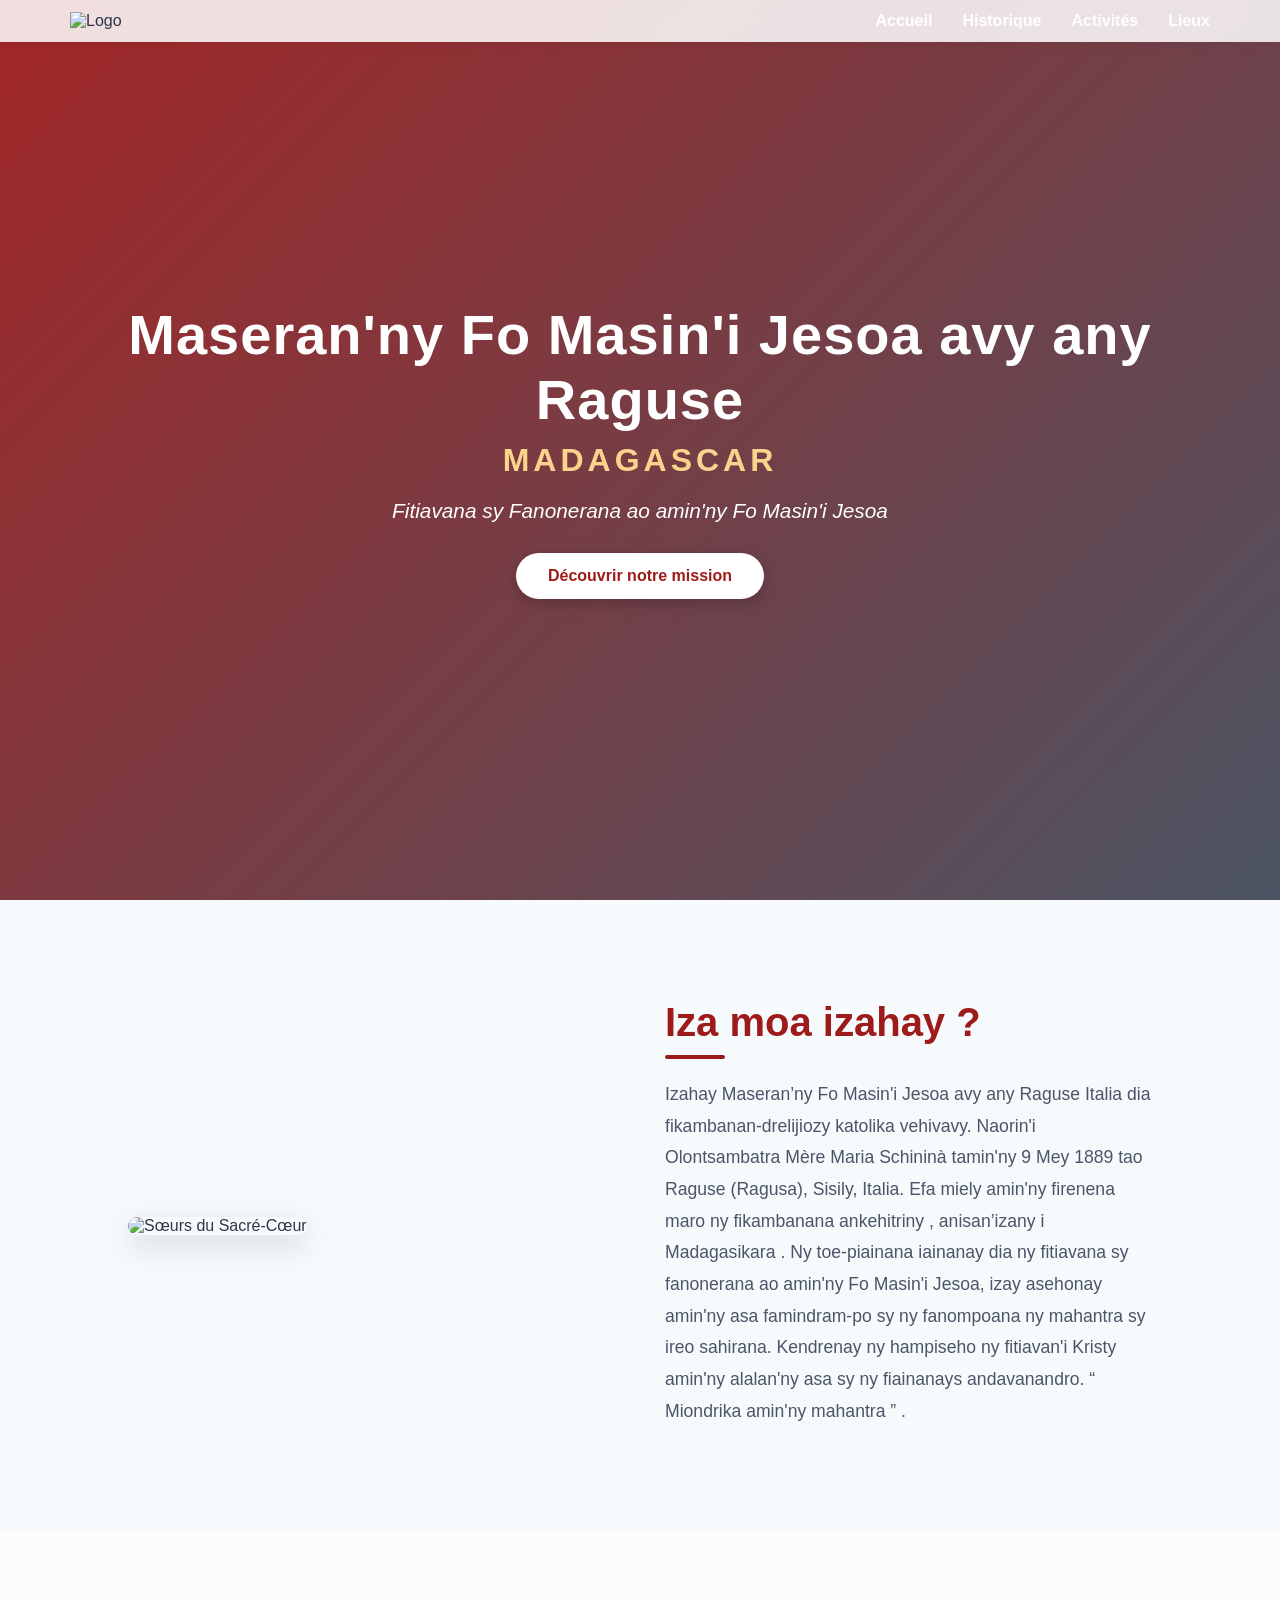
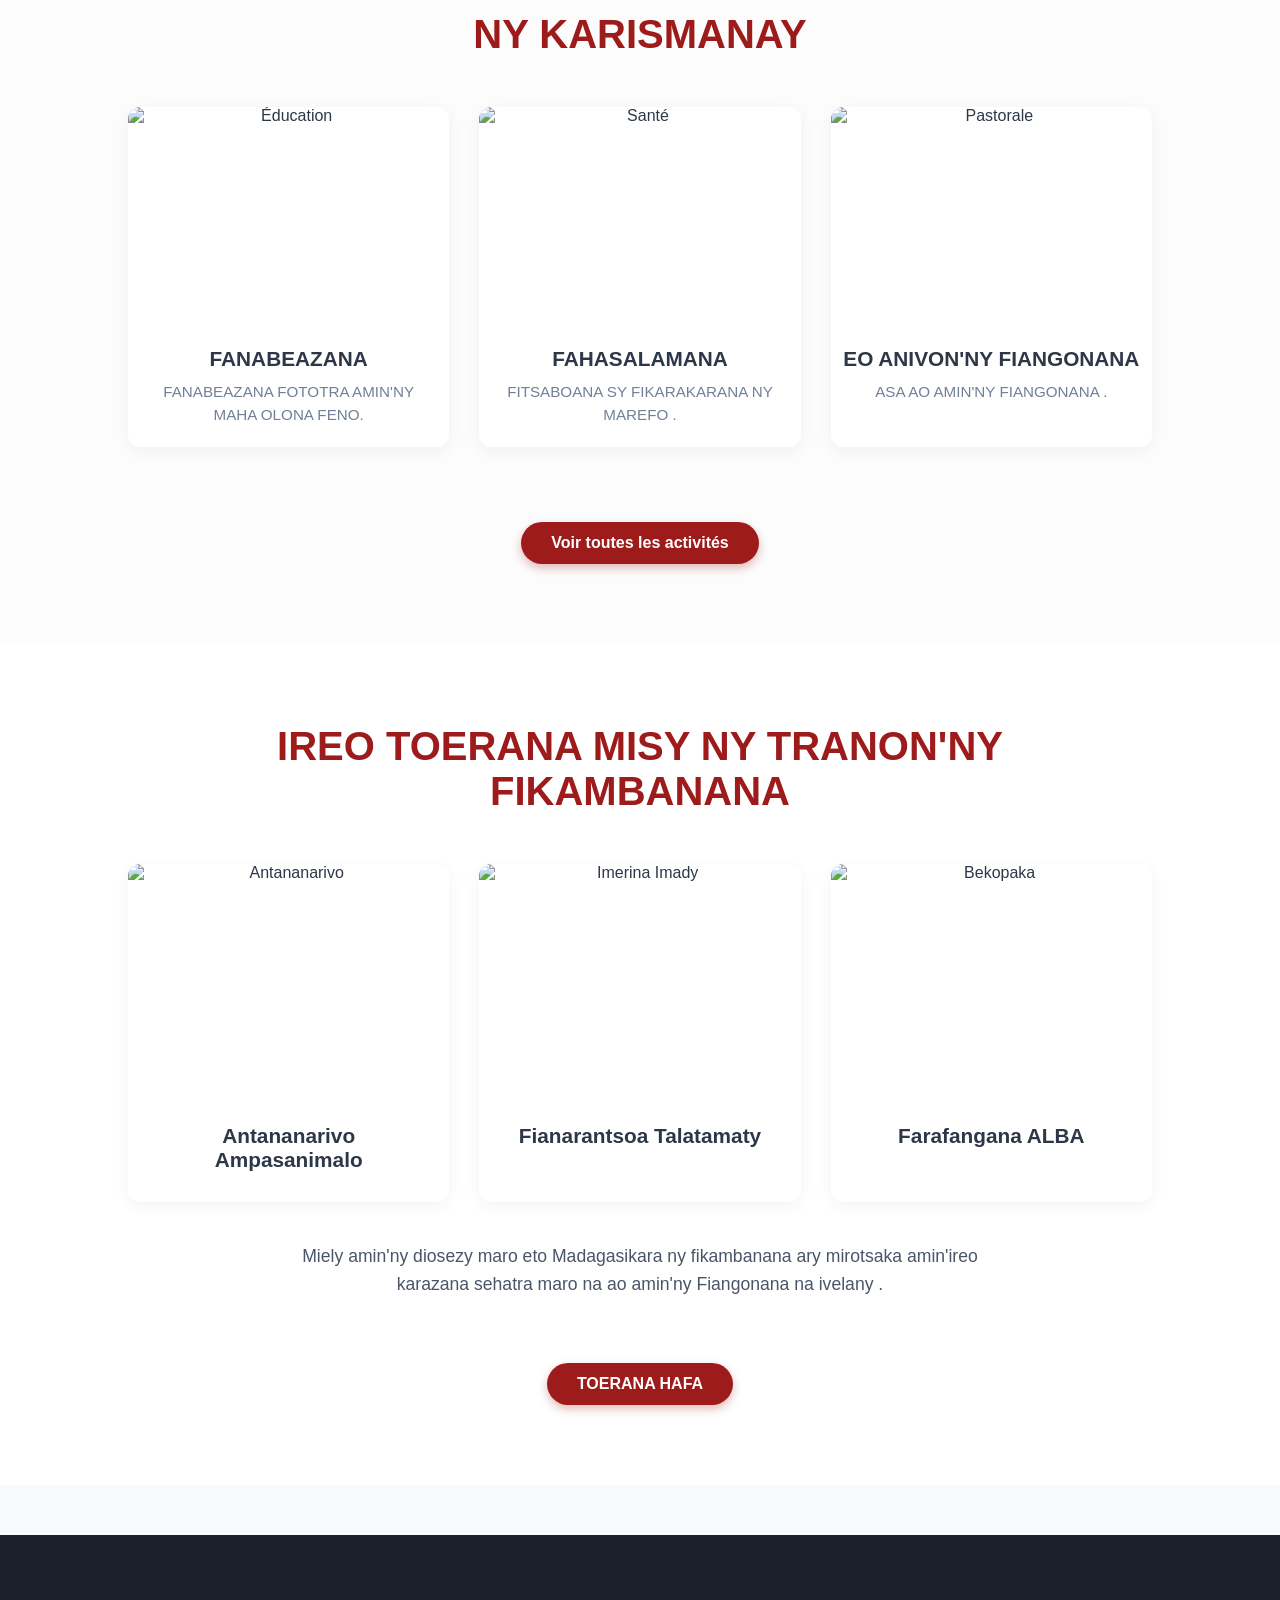
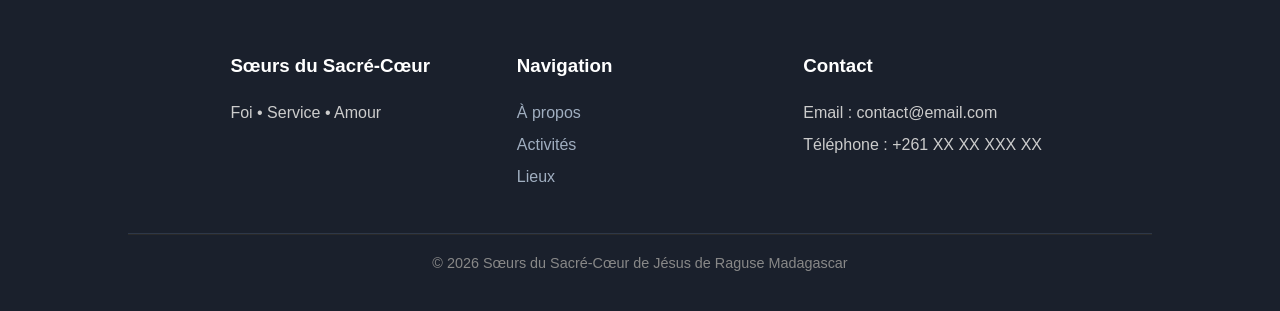
==== index.html @ 960754eb "Deploiement structure du site" ====
<!DOCTYPE html>
<html lang="fr">
<head>
    <meta charset="UTF-8">
    <meta name="viewport" content="width=device-width, initial-scale=1.0">
    <title>Maseran'ny Fo Masin'i Jesoa avy any Raguse </title>
    <link rel="stylesheet" href="style.css">
    <link rel="stylesheet" href="https://cdnjs.cloudflare.com/ajax/libs/animate.css/4.1.1/animate.min.css">
    <style>
        :root {
            --primary: #9e1b1b;
            --primary-dark: #7a1111;
            --text-dark: #2d3748;
            --light-bg: #f7fafc;
        }
        body {
            font-family: 'Segoe UI', Tahoma, Geneva, Verdana, sans-serif;
            color: var(--text-dark);
            background-color: var(--light-bg);
            overflow-x: hidden;
            margin: 0;
            padding: 0;
        }
        .navbar {
            transition: all 0.4s ease-in-out;
            backdrop-filter: blur(10px);
            background: rgba(255, 255, 255, 0.85);
            box-shadow: 0 2px 10px rgba(0,0,0,0.05);
            position: fixed;
            top: 0;
            width: 100%;
            z-index: 1000;
        }
        .navbar.scrolled {
            background: #ffffff;
            box-shadow: 0 4px 20px rgba(0,0,0,0.1);
            padding: 5px 0;
        }
        .hero {
            background: linear-gradient(135deg, rgba(158,27,27,0.95) 0%, rgba(45,55,72,0.85) 100%), url('img/MaseraFond.jpg') center/cover no-repeat;
            height: 100vh;
            display: flex;
            align-items: center;
            justify-content: center;
            text-align: center;
            color: white;
            position: relative;
        }
        .hero-content h1 {
            font-size: 3.5rem;
            font-weight: 800;
            letter-spacing: 1px;
            margin-bottom: 10px;
            animation: fadeInUp;
            animation-duration: 1s;
        }
        .hero-content h2 {
            font-size: 2rem;
            letter-spacing: 4px;
            color: #fbd38d;
            animation: fadeInUp;
            animation-duration: 1.2s;
        }
        .hero-content p {
            font-size: 1.3rem;
            margin: 20px 0 30px 0;
            font-style: italic;
            animation: fadeInUp;
            animation-duration: 1.4s;
        }
        .hero-content button {
            background: #ffffff;
            color: var(--primary);
            padding: 14px 32px;
            font-size: 1rem;
            font-weight: bold;
            border: none;
            border-radius: 50px;
            cursor: pointer;
            box-shadow: 0 4px 15px rgba(0,0,0,0.2);
            transition: all 0.3s ease;
            animation: fadeInUp;
            animation-duration: 1.6s;
        }
        .hero-content button:hover {
            transform: translateY(-3px);
            box-shadow: 0 6px 20px rgba(255,255,255,0.4);
            background: var(--primary);
            color: white;
        }
        .apropos {
            padding: 100px 10% 80px 10%;
            display: grid;
            grid-template-columns: 1fr 1fr;
            gap: 50px;
            align-items: center;
        }
        .apropos-img img {
            width: 100%;
            border-radius: 16px;
            box-shadow: 0 10px 30px rgba(0,0,0,0.15);
            transition: transform 0.4s ease;
        }
        .apropos-img img:hover {
            transform: scale(1.03);
        }
        .apropos-text h2 {
            font-size: 2.5rem;
            color: var(--primary);
            margin-bottom: 20px;
            position: relative;
        }
        .apropos-text h2::after {
            content: '';
            display: block;
            width: 60px;
            height: 4px;
            background: var(--primary);
            margin-top: 10px;
            border-radius: 2px;
        }
        .apropos-text p {
            font-size: 1.1rem;
            line-height: 1.8;
            color: #4a5568;
        }
        .activites, .lieux {
            padding: 80px 10%;
            text-align: center;
        }
        .activites h2, .lieux h2 {
            font-size: 2.5rem;
            color: var(--primary);
            margin-bottom: 50px;
            position: relative;
        }
        .card-container, .lieux-container {
            display: grid;
            grid-template-columns: repeat(auto-fit, minmax(280px, 1fr));
            gap: 30px;
            margin-bottom: 40px;
        }
        .card, .lieu-card {
            background: white;
            border-radius: 12px;
            overflow: hidden;
            box-shadow: 0 4px 15px rgba(0,0,0,0.05);
            transition: all 0.4s cubic-bezier(0.175, 0.885, 0.32, 1.275);
        }
        .card:hover, .lieu-card:hover {
            transform: translateY(-10px);
            box-shadow: 0 15px 30px rgba(158,27,27,0.15);
        }
        .card img, .lieu-card img {
            width: 100%;
            height: 220px;
            object-fit: cover;
            transition: transform 0.5s ease;
        }
        .card:hover img, .lieu-card:hover img {
            transform: scale(1.08);
        }
        .card h3, .lieu-card h3 {
            font-size: 1.3rem;
            margin: 20px 0 10px 0;
            color: var(--text-dark);
        }
        .card p {
            padding: 0 20px 20px 20px;
            color: #718096;
            font-size: 0.95rem;
            line-height: 1.5;
        }
        .btn-center {
            background: var(--primary);
            color: white;
            padding: 12px 30px;
            font-size: 1rem;
            font-weight: 600;
            border: none;
            border-radius: 30px;
            cursor: pointer;
            transition: all 0.3s ease;
            box-shadow: 0 4px 10px rgba(158,27,27,0.3);
        }
        .btn-center:hover {
            background: var(--primary-dark);
            transform: translateY(-2px);
            box-shadow: 0 6px 15px rgba(158,27,27,0.4);
        }
        .implantation-text {
            font-size: 1.1rem;
            max-width: 700px;
            margin: 30px auto;
            color: #4a5568;
            line-height: 1.6;
        }
        footer {
            background: #1a202c;
            color: #a0aec0;
            padding: 60px 10% 20px 10%;
        }
        .footer-content {
            display: grid;
            grid-template-columns: repeat(auto-fit, minmax(200px, 1fr));
            gap: 40px;
            border-bottom: 1px solid #2d3748;
            padding-bottom: 40px;
        }
        .footer-content h3 {
            color: white;
            margin-bottom: 20px;
        }
        .footer-content a {
            color: #a0aec0;
            text-decoration: none;
            transition: color 0.2s ease;
        }
        .footer-content a:hover {
            color: #fbd38d;
        }
        .copy {
            text-align: center;
            padding-top: 20px;
            font-size: 0.9rem;
        }
        @media (max-width: 768px) {
            .apropos { grid-template-columns: 1fr; }
            .hero-content h1 { font-size: 2.2rem; }
        }
    </style>
<script>
    window.addEventListener('scroll', function() {
        const navbar = document.querySelector('.navbar');
        if (window.scrollY > 50) {
            navbar.classList.add('scrolled');
        } else {
            navbar.classList.remove('scrolled');
        }
    });
</script>
</head>
<body>
 
<nav class="navbar">
    <div class="logo">
        <img src="img/slogo.png" alt="Logo">
    </div>
    <ul class="menu">
        <li><a href="index.html">Accueil</a></li>
        <li><a href="other dossier/historique.html">Historique</a></li>
        <li><a href="other dossier/activites.html">Activités</a></li>
        <li><a href="other dossier/lieux.html">Lieux</a></li>
    </ul>
</nav>

<header class="hero">
    <div class="hero-content">
        <h1 class="animate__animated animate__fadeInUp">Maseran'ny Fo Masin'i Jesoa avy any Raguse</h1>
        <h2 class="animate__animated animate__fadeInUp">MADAGASCAR</h2>
        <p class="animate__animated animate__fadeInUp">Fitiavana sy 
            Fanonerana ao amin'ny Fo Masin'i Jesoa
        </p>
        <a href="other dossier/activites.html" class="animate__animated animate__fadeInUp">
            <button>Découvrir notre mission</button>
        </a>
    </div>
</header>

<section class="apropos">
    <div class="apropos-img">
        <img src="img/MaseraFond.jpg" alt="Sœurs du Sacré-Cœur">
    </div>
    <div class="apropos-text">
        <h2>Iza moa izahay ?</h2>
        <p>
          Izahay  Maseran’ny Fo Masin'i Jesoa avy any Raguse Italia dia fikambanan-drelijiozy katolika vehivavy. Naorin'i Olontsambatra Mère Maria Schininà tamin'ny 9 Mey 1889 tao Raguse (Ragusa), Sisily, Italia. Efa miely amin'ny firenena maro ny fikambanana ankehitriny , anisan’izany i Madagasikara . 

Ny toe-piainana iainanay  dia ny fitiavana sy fanonerana ao amin'ny Fo Masin'i Jesoa, izay asehonay amin'ny asa famindram-po sy ny fanompoana ny mahantra sy ireo sahirana. Kendrenay  ny hampiseho ny fitiavan'i Kristy amin'ny alalan'ny asa sy ny fiainanays andavanandro.
“ Miondrika amin'ny mahantra ” .

        </p>
       
    </div>
</section>

<section class="activites">
    <h2> NY KARISMANAY </h2>
    <div class="card-container">
        <div class="card">
            <img src="img/fianarana.jpg" alt="Éducation">
            <h3>FANABEAZANA</h3>
            <p>FANABEAZANA FOTOTRA AMIN'NY MAHA OLONA FENO.</p>
        </div>
        <div class="card">
            <img src="img/marary.png" alt="Santé">
            <h3>FAHASALAMANA</h3>
            <p>FITSABOANA SY FIKARAKARANA NY MAREFO .</p>
        </div>
        <div class="card">
            <img src="img/pastoralMad1.jpg" alt="Pastorale">
            <h3>EO ANIVON'NY FIANGONANA </h3>
            <p>ASA AO AMIN'NY FIANGONANA .</p>
        </div>
    </div>
    <a href="other dossier/activites.html">
        <button class="btn-center">Voir toutes les activités</button>
    </a>
</section>

<section class="lieux">
    <h2>IREO TOERANA MISY NY TRANON'NY FIKAMBANANA </h2>
    <div class="lieux-container">
        <div class="lieu-card">
            <img src="img/tana1.jpg" alt="Antananarivo">
            <h3>Antananarivo Ampasanimalo</h3>
        </div>
        <div class="lieu-card">
            <img src="img/fianara1.jpg" alt="Imerina Imady">
            <h3>Fianarantsoa Talatamaty</h3>
        </div>
        <div class="lieu-card">
            <img src="img/farafangana1.jpg" alt="Bekopaka">
            <h3>Farafangana ALBA</h3>
        </div>
    </div>
    <p class="implantation-text">
        Miely amin'ny diosezy maro eto Madagasikara ny fikambanana ary mirotsaka amin'ireo karazana sehatra maro na ao amin'ny Fiangonana na ivelany .
    </p>
    <a href="other dossier/lieux.html">
        <button class="btn-center"> TOERANA HAFA  </button>
    </a>
</section>

<footer>
    <div class="footer-content">
        <div>
            <h3>Sœurs du Sacré-Cœur</h3>
            <p>Foi • Service • Amour</p>
        </div>
        <div>
            <h3>Navigation</h3>
            <a href="pages/apropos.html">À propos</a><br>
            <a href="pages/activites.html">Activités</a><br>
            <a href="pages/lieux.html">Lieux</a>
        </div>
        <div>
            <h3>Contact</h3>
            <p>Email : contact@email.com</p>
            <p>Téléphone : +261 XX XX XXX XX</p>
        </div>
    </div>
    <div class="copy">
        © 2026 Sœurs du Sacré-Cœur de Jésus de Raguse Madagascar
    </div>
</footer>

</body>
</html>
---- style.css ----
*{
    margin: 0;
    padding: 0;
    box-sizing: border-box;
    font-family: 'Segoe UI', Tahoma, Geneva, Verdana, sans-serif;
}

body{
    background: #faf7f7;
    overflow-x: hidden;
}

/* NAVBAR */
.navbar{
    position: fixed;
    top: 0;
    width: 100%;
    display: flex;
    justify-content: space-between;
    align-items: center;
    padding: 12px 70px;
    /* background: rgba(255, 255, 255, 0.95); */
    box-shadow: 0 2px 10px rgba(0,0,0,0.1);
    z-index: 1000;
}

.logo img{
    width: 70px;
    display: block;
}

.menu{
    display: flex;
    list-style: none;
}

.menu li{
    margin-left: 30px;
}

.menu a{
    text-decoration: none;
    color: #fffefe;
    font-weight: 900;
    transition: 0.3s;
    width: 20%;
}

.menu a:hover{
    color: #7b1638;
}

/* HERO */
.hero{
    height: 100vh;
    background: linear-gradient(rgba(0,0,0,0.45), rgba(0,0,0,0.45)), url("img/plage.jpg");
    background-size: cover;
    background-position: center;
    display: flex;
    justify-content: center;
    align-items: center;
    text-align: center;
    color: white;
}

.hero-content{
    width: 80%;
}

.hero h1{
    font-size: 55px;
    margin-bottom: 15px;
}

.hero h2{
    font-size: 32px;
    color: #e4c46c;
    letter-spacing: 7px;
    margin-bottom: 20px;
}

.hero p{
    font-size: 24px;
    margin-bottom: 30px;
}

/* GLOBAL BUTTONS */
button{
    padding: 14px 35px;
    border: none;
    background: #7b1638;
    color: white;
    font-size: 15px;
    font-weight: 600;
    cursor: pointer;
    transition: 0.3s;
    border-radius: 4px;
}

button:hover{
    background: #581028;
}

.btn-center{
    margin-top: 35px;
}

/* APROPOS */
.apropos{
    display: flex;
    justify-content: center;
    align-items: center;
    gap: 60px;
    padding: 140px 10% 80px 10%; /* Nampiana ny padding-top mba tsy ho voatampoky ny fixed navbar */
}

.apropos-img img{
    width: 480px;
    border-radius: 15px;
    box-shadow: 0 5px 15px rgba(0,0,0,0.05);
}

.apropos-text{
    max-width: 500px;
}

.apropos-text h2{
    font-size: 38px;
    color: #7b1638;
    margin-bottom: 20px;
}

.apropos-text p{
    line-height: 1.8;
    color: #555;
    margin-bottom: 25px;
}

/* ACTIVITES */
.activites{
    background: #fcfcfc;
    text-align: center;
    padding: 90px 10%;
}

.activites h2{
    font-size: 38px;
    color: #7b1638;
    margin-bottom: 50px;
}

.card-container{
    display: grid;
    grid-template-columns: repeat(3,1fr);
    gap: 25px;
}

.card{
    background: white;
    border-radius: 15px;
    overflow: hidden;
    box-shadow: 0 5px 20px rgba(0,0,0,0.05);
}

.card img{
    width: 100%;
    height: 250px;
    object-fit: cover;
    display: block;
}

.card h3{
    margin-top: 20px;
    color: #7b1638;
}

.card p{
    color: #666;
    padding: 15px 20px 25px 20px;
}

/* LIEUX */
.lieux{
    position: relative;
    z-index: 10;
    text-align: center;
    padding: 90px 10%;
    background: #fff;
}

.lieux h2{
    font-size: 38px;
    color: #7b1638;
    margin-bottom: 50px;
}

.lieux-container{
    display: grid;
    grid-template-columns: repeat(3,1fr);
    gap: 25px;
    margin-bottom: 35px;
}

.lieu-card{
    background: white;
    border-radius: 15px;
    overflow: hidden;
    box-shadow: 0 5px 20px rgba(0,0,0,0.05);
    transform: translateZ(0); /* Manampy amin'ny rendering stability */
}

.lieu-card img{
    width: 100%;
    height: 250px;
    object-fit: cover;
    display: block;
    will-change: transform;
}

.lieu-card h3{
    padding: 20px;
    color: #7b1638;
}

.implantation-text{
    max-width: 750px;
    margin: 0 auto 15px auto;
    color: #555;
    line-height: 1.8;
    font-size: 16px;
}

/* FOOTER */
footer{
    background: #141414;
    color: white;
    margin-top: 50px;
}

.footer-content{
    display: flex;
    justify-content: space-around;
    flex-wrap: wrap;
    padding: 60px 10%;
    gap: 30px;
}

.footer-content > div {
    flex: 1;
    min-width: 200px;
}

.footer-content h3{
    margin-bottom: 15px;
}

.footer-content p,
.footer-content a{
    color: #ccc;
    text-decoration: none;
    line-height: 2;
}

.footer-content a:hover{
    color: #e4c46c;
}

.copy{
    text-align: center;
    border-top: 1px solid #292929;
    padding: 20px;
    color: #888;
}

/* RESPONSIVE */
@media(max-width: 1000px){
    .navbar{
        flex-direction: column;
        padding: 15px;
    }

    .menu{
        flex-wrap: wrap;
        justify-content: center;
        margin-top: 10px;
    }

    .menu li{
        margin: 5px 15px;
    }

    .hero h1{
        font-size: 35px;
    }

    .hero h2{
        font-size: 22px;
    }

    .hero p{
        font-size: 18px;
    }

    .apropos{
        flex-direction: column;
        padding-top: 180px;
        gap: 30px;
    }

    .apropos-img img{
        width: 100%;
    }

    .card-container,
    .lieux-container{
        grid-template-columns: 1fr;
    }
}




/* NAVBAR */
.navbar {
    position: fixed;
    top: 0;
    width: 100%;
    display: flex;
    justify-content: space-between;
    align-items: center;
    padding: 12px 70px;
    
    /* 1. Transparent au début */
    background: transparent; 
    box-shadow: none; /* Pas d'ombre au début pour garder la transparence propre */
    
    /* 2. Transition fluide pour le changement de couleur */
    transition: background 0.4s ease, box-shadow 0.4s ease, padding 0.4s ease; 
    
    z-index: 1000;
}

/* 3. Style appliqué automatiquement LORS DU SCROLL via le JavaScript */
.navbar.scrolled {
    background: #7b1638; /* Le bordeaux de votre charte (devient opaque) */
    box-shadow: 0 2px 10px rgba(0,0,0,0.15); /* L'ombre apparaît */
    padding: 10px 70px; /* Optionnel : la navbar rétrécit légèrement pour un effet pro */
}

.logo img {
    width: 70px;
    display: block;
}

.menu {
    display: flex;
    list-style: none;
}

.menu li {
    margin-left: 30px;
}

.menu a {
    text-decoration: none;
    color: #fffefe; /* Les liens restent blancs, visibles sur l'image et sur le bordeaux */
    font-weight: 900;
    transition: 0.3s;
    width: 20%;
}

/* 4. Changement de couleur au survol quand on est sur la navbar bordeaux */
.menu a:hover {
    color: #e4c46c; /* Le jaune doré ressortira très bien sur le bordeaux */
}
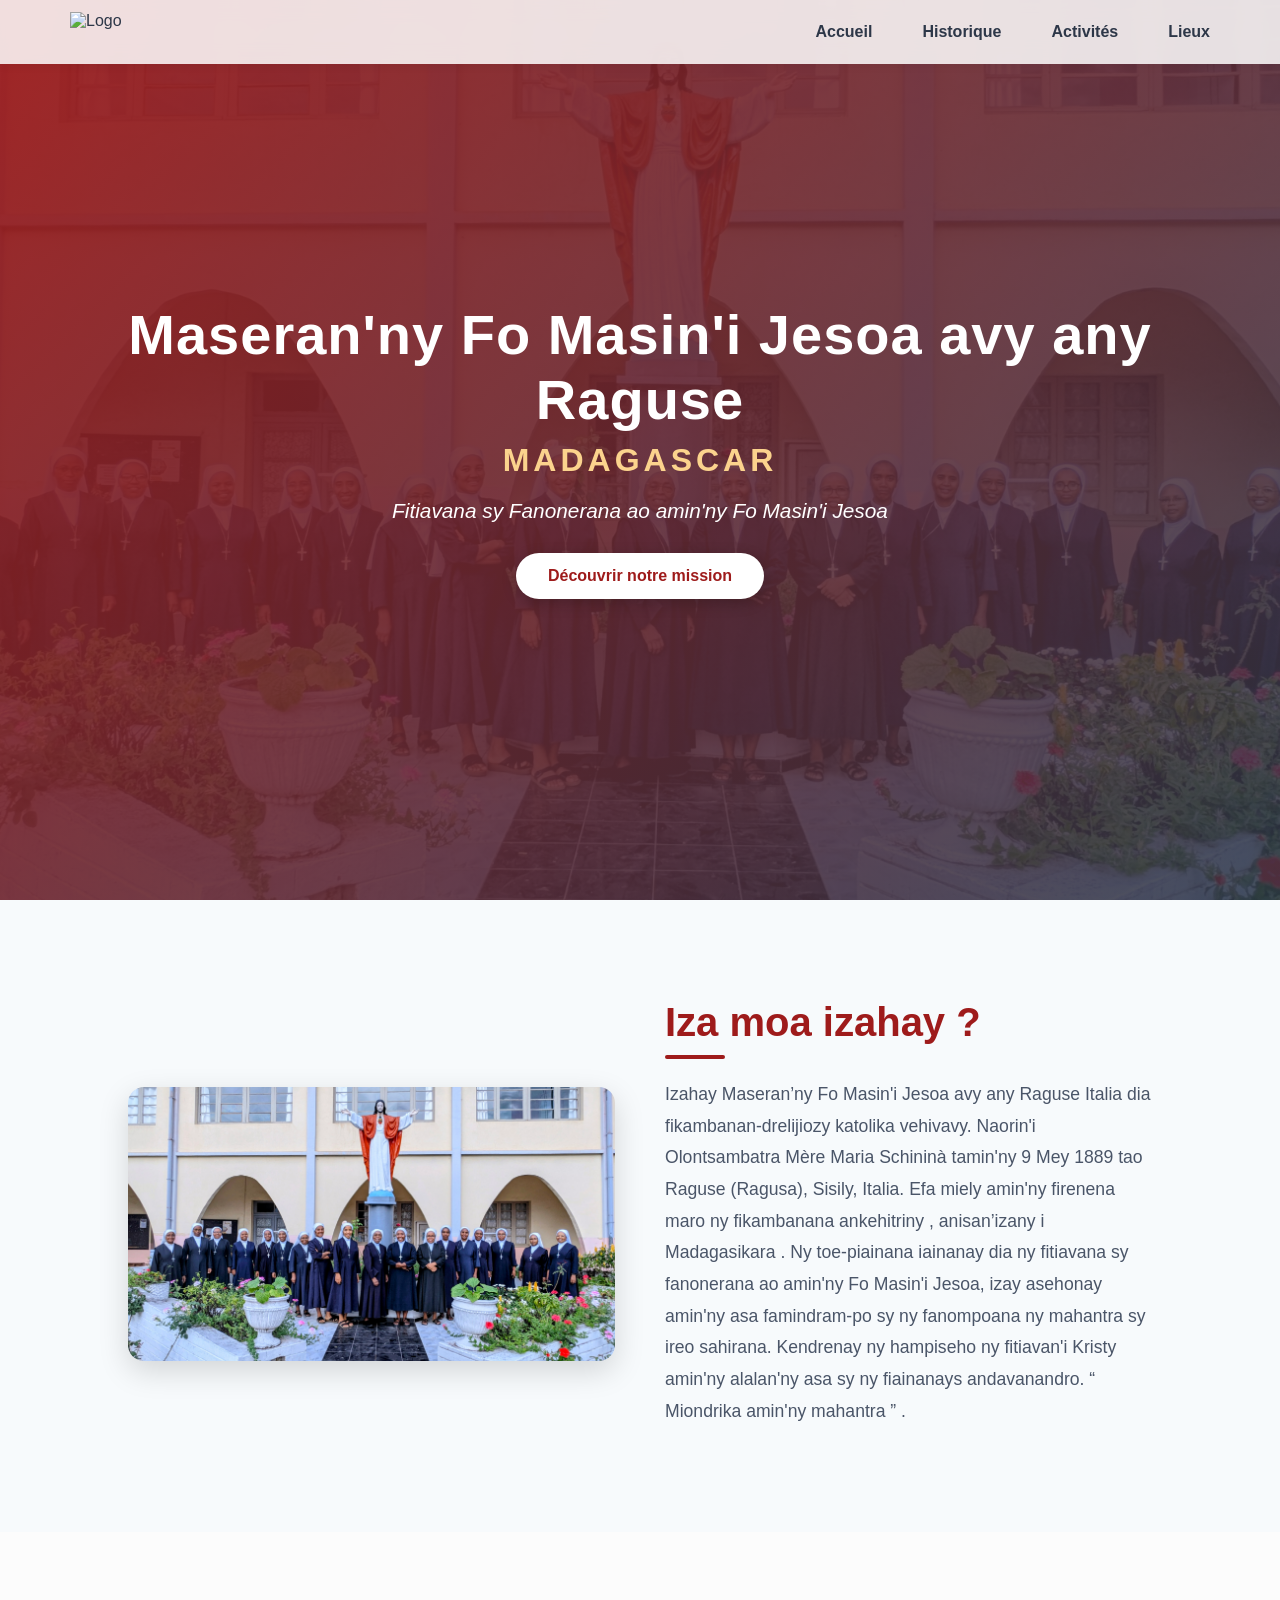
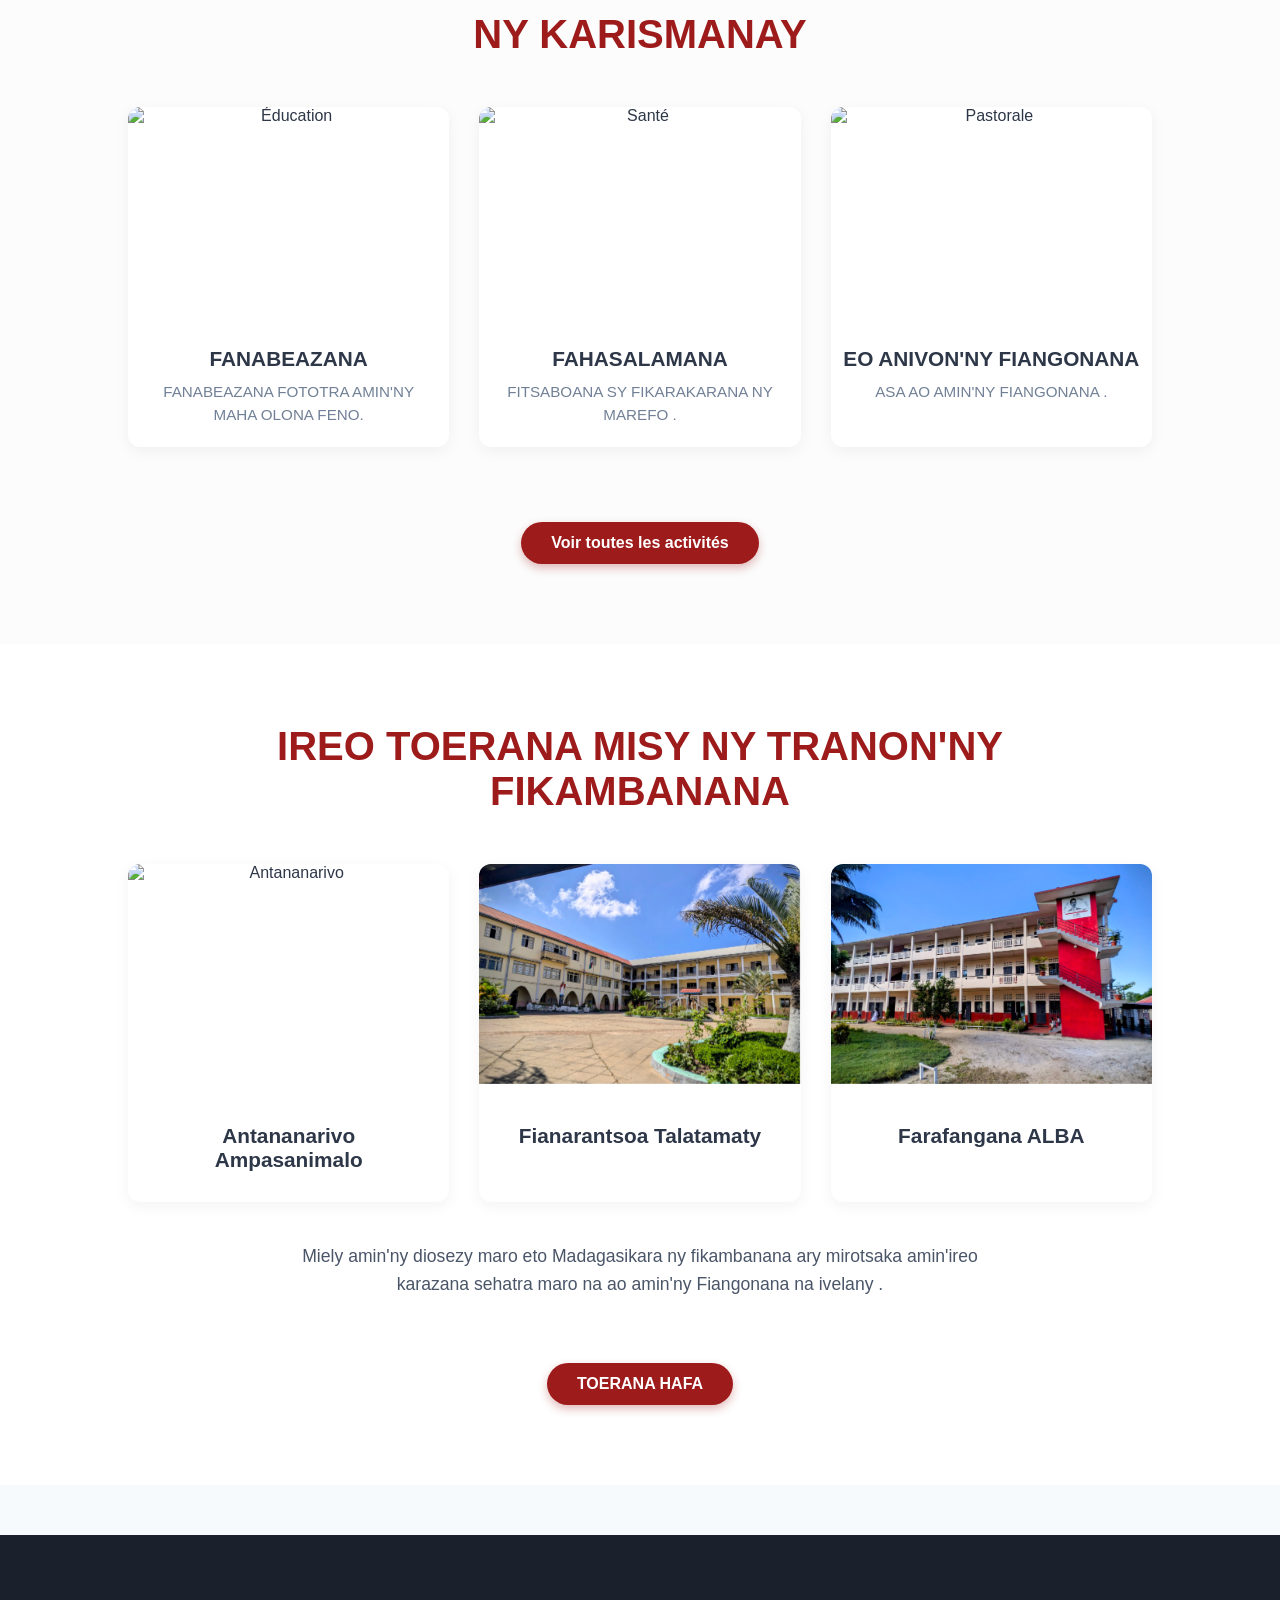
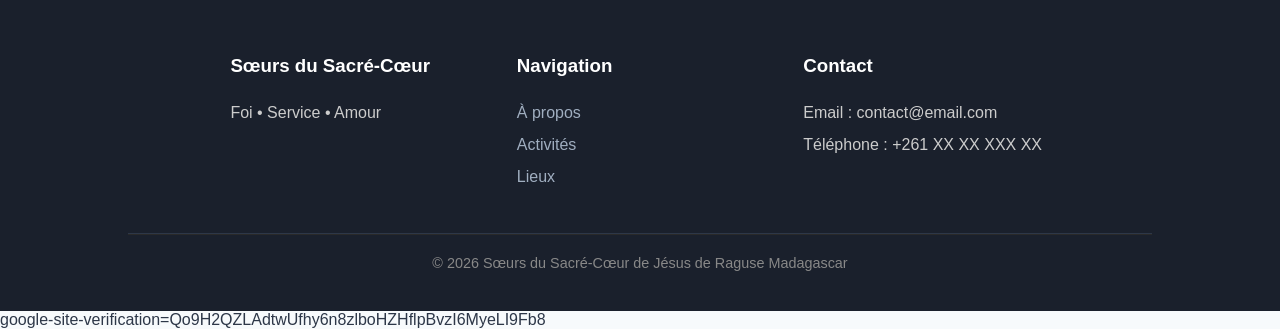
==== commit 2c7a20a0: "validation de on balise html de verificaton sur SEO" ====
--- a/index.html
+++ b/index.html
@@ -3,6 +3,7 @@
 <head>
     <meta charset="UTF-8">
     <meta name="viewport" content="width=device-width, initial-scale=1.0">
+    <meta name="google-site-verification" content="qQ5lDJPLYsp6lAGvgW126HvX_on1B4ghPXXCOFIYm2c" />
     <title>Maseran'ny Fo Masin'i Jesoa avy any Raguse </title>
     <link rel="stylesheet" href="style.css">
     <link rel="stylesheet" href="https://cdnjs.cloudflare.com/ajax/libs/animate.css/4.1.1/animate.min.css">
@@ -354,6 +355,6 @@
         © 2026 Sœurs du Sacré-Cœur de Jésus de Raguse Madagascar
     </div>
 </footer>
-
+google-site-verification=Qo9H2QZLAdtwUfhy6n8zlboHZHflpBvzI6MyeLI9Fb8
 </body>
 </html>
--- a/style.css
+++ b/style.css
@@ -1,3 +1,162 @@
+/* ==========================================================================
+   STRUCTURE DE BASE DE LA NAVIGATION (À ajouter pour caler le menu)
+   ========================================================================== */
+.navbar {
+    display: flex;
+    justify-content: space-between;
+    align-items: center;
+    padding: 15px 10%;
+    box-sizing: border-box;
+}
+
+.navbar .logo img {
+    height: 40px; /* Ajuste la hauteur de ton logo selon tes besoins */
+    width: auto;
+}
+
+.navbar .menu {
+    display: flex;
+    list-style: none;
+    margin: 0;
+    padding: 0;
+    gap: 20px;
+}
+
+.navbar .menu a {
+    text-decoration: none;
+    color: var(--text-dark);
+    font-weight: 600;
+    transition: color 0.3s ease;
+}
+
+.navbar .menu a:hover {
+    color: var(--primary);
+}
+
+
+/* ==========================================================================
+   RESPONSIVE TABLETTES (Écrans inférieurs à 992px)
+   ========================================================================== */
+@media (max-width: 992px) {
+    .apropos {
+        padding: 60px 5% 40px 5%;
+        grid-template-columns: 1fr; /* Passe l'image et le texte l'un sous l'autre */
+        gap: 30px;
+    }
+
+    .hero-content h1 {
+        font-size: 2.8rem;
+    }
+
+    .activites, .lieux {
+        padding: 60px 5%;
+    }
+
+    footer {
+        padding: 40px 5% 20px 5%;
+    }
+}
+
+
+/* ==========================================================================
+   RESPONSIVE SMARTPHONES / ANDROID (Écrans inférieurs à 768px)
+   ========================================================================== */
+@media (max-width: 768px) {
+    /* Barre de navigation mobile */
+    .navbar {
+        padding: 10px 5%;
+        flex-direction: column; /* Aligne le logo et le menu verticalement sur petit écran */
+        gap: 10px;
+    }
+
+    .navbar .menu {
+        gap: 15px;
+        flex-wrap: wrap; /* Permet aux éléments du menu de passer à la ligne si l'écran est très petit */
+        justify-content: center;
+    }
+
+    .navbar .menu a {
+        font-size: 0.95rem;
+    }
+
+    /* Section Accueil (Hero) */
+    .hero {
+        padding: 0 20px;
+    }
+
+    .hero-content h1 {
+        font-size: 2rem; /* Réduit le grand titre pour éviter qu'il ne coupe */
+        line-height: 1.3;
+    }
+
+    .hero-content h2 {
+        font-size: 1.4rem;
+        letter-spacing: 2px;
+    }
+
+    .hero-content p {
+        font-size: 1.1rem;
+        margin: 15px 0 25px 0;
+    }
+
+    .hero-content button {
+        padding: 12px 26px;
+        font-size: 0.95rem;
+    }
+
+    /* Section À Propos */
+    .apropos-text h2, .activites h2, .lieux h2 {
+        font-size: 2rem;
+        margin-bottom: 30px;
+    }
+
+    .apropos-text p {
+        font-size: 1rem;
+        line-height: 1.6;
+    }
+
+    /* Grilles des cartes (Activités et Lieux) */
+    .card-container, .lieux-container {
+        grid-template-columns: 1fr; /* Une seule colonne sur mobile pour une lecture propre */
+        gap: 25px;
+    }
+
+    .card img, .lieu-card img {
+        height: 200px; /* Adapte légèrement la hauteur des images */
+    }
+
+    /* Pied de page */
+    .footer-content {
+        grid-template-columns: 1fr; /* Aligne les blocs du footer les uns sous les autres */
+        gap: 30px;
+        text-align: center;
+    }
+}
+
+
+/* ==========================================================================
+   RESPONSIVE PETITS ÉCRANS / MOBILES EN MODE PORTRAIT (Moins de 480px)
+   ========================================================================== */
+@media (max-width: 480px) {
+    .hero-content h1 {
+        font-size: 1.6rem;
+    }
+
+    .hero-content h2 {
+        font-size: 1.1rem;
+    }
+
+    .hero-content p {
+        font-size: 0.95rem;
+    }
+
+    .btn-center {
+        width: 100%; /* Le bouton prend toute la largeur sur très petit mobile */
+        box-sizing: border-box;
+    }
+}
+
+
 *{
     margin: 0;
     padding: 0;
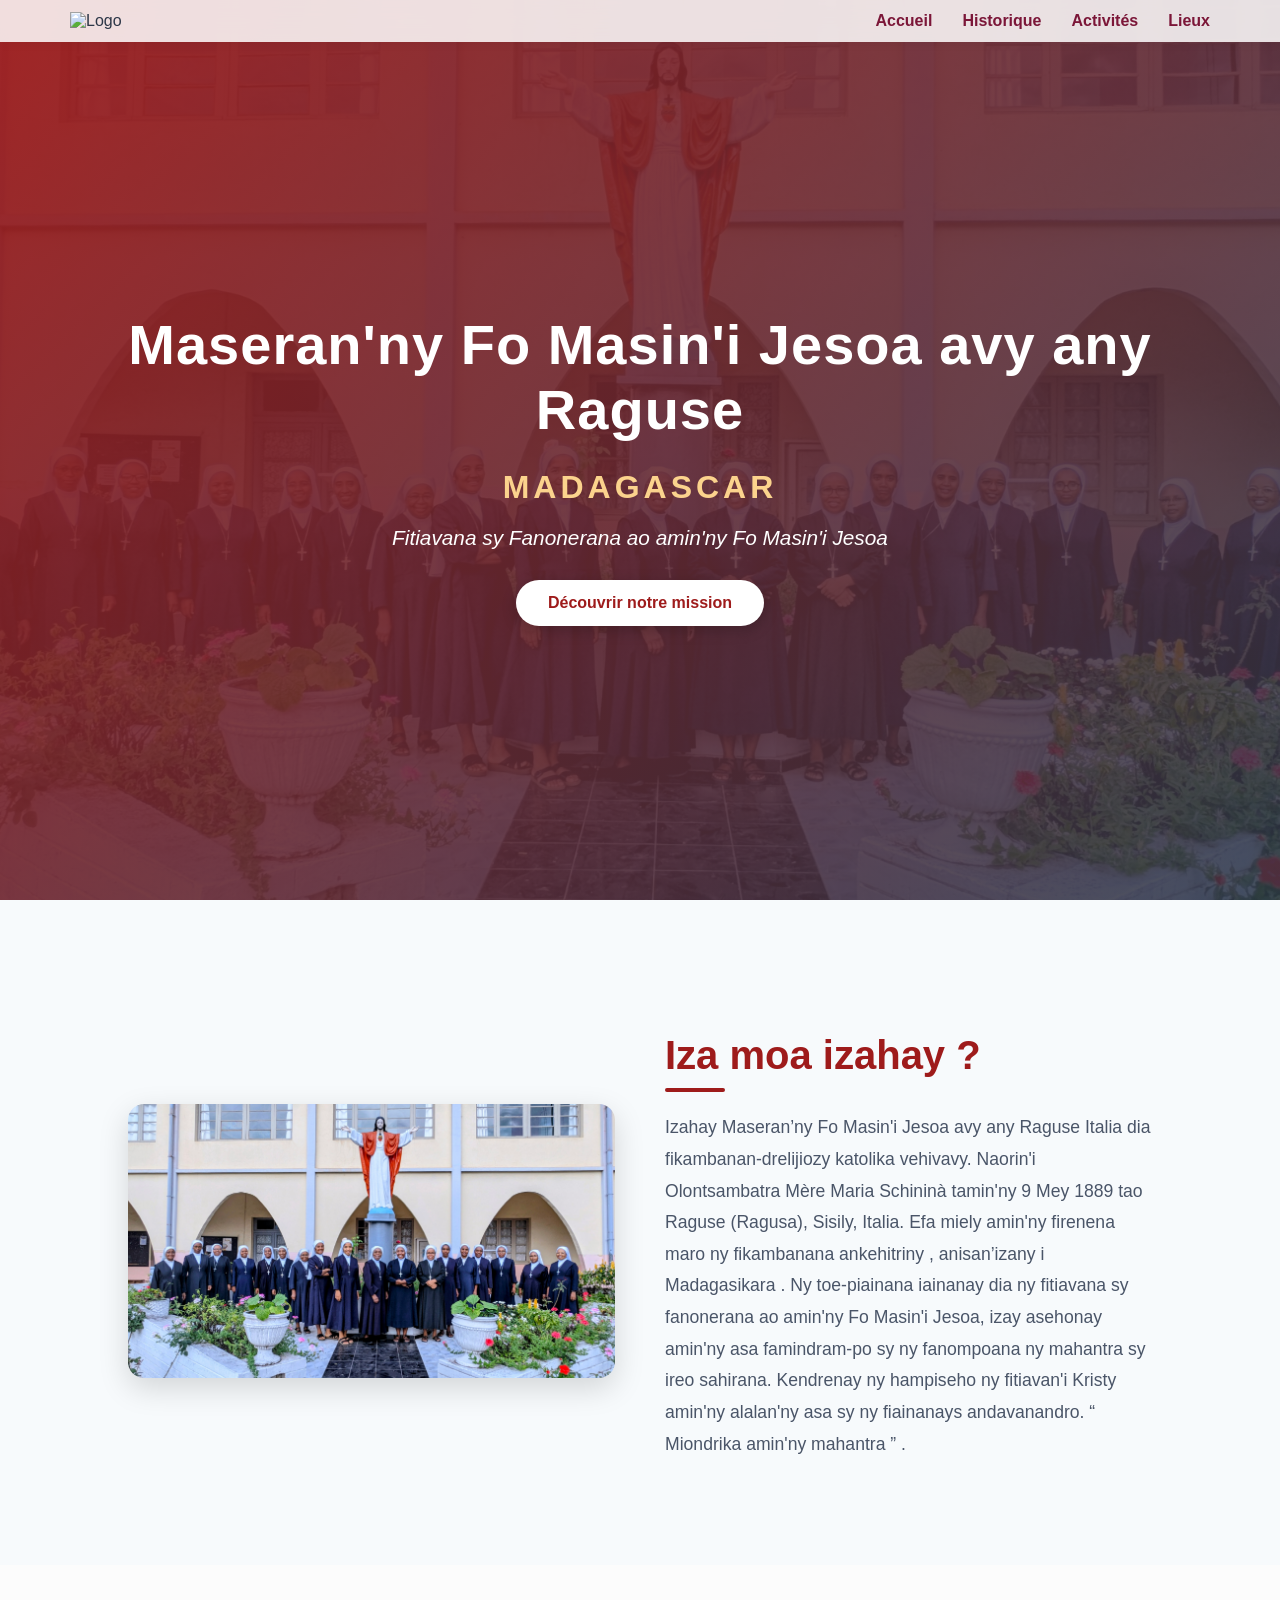
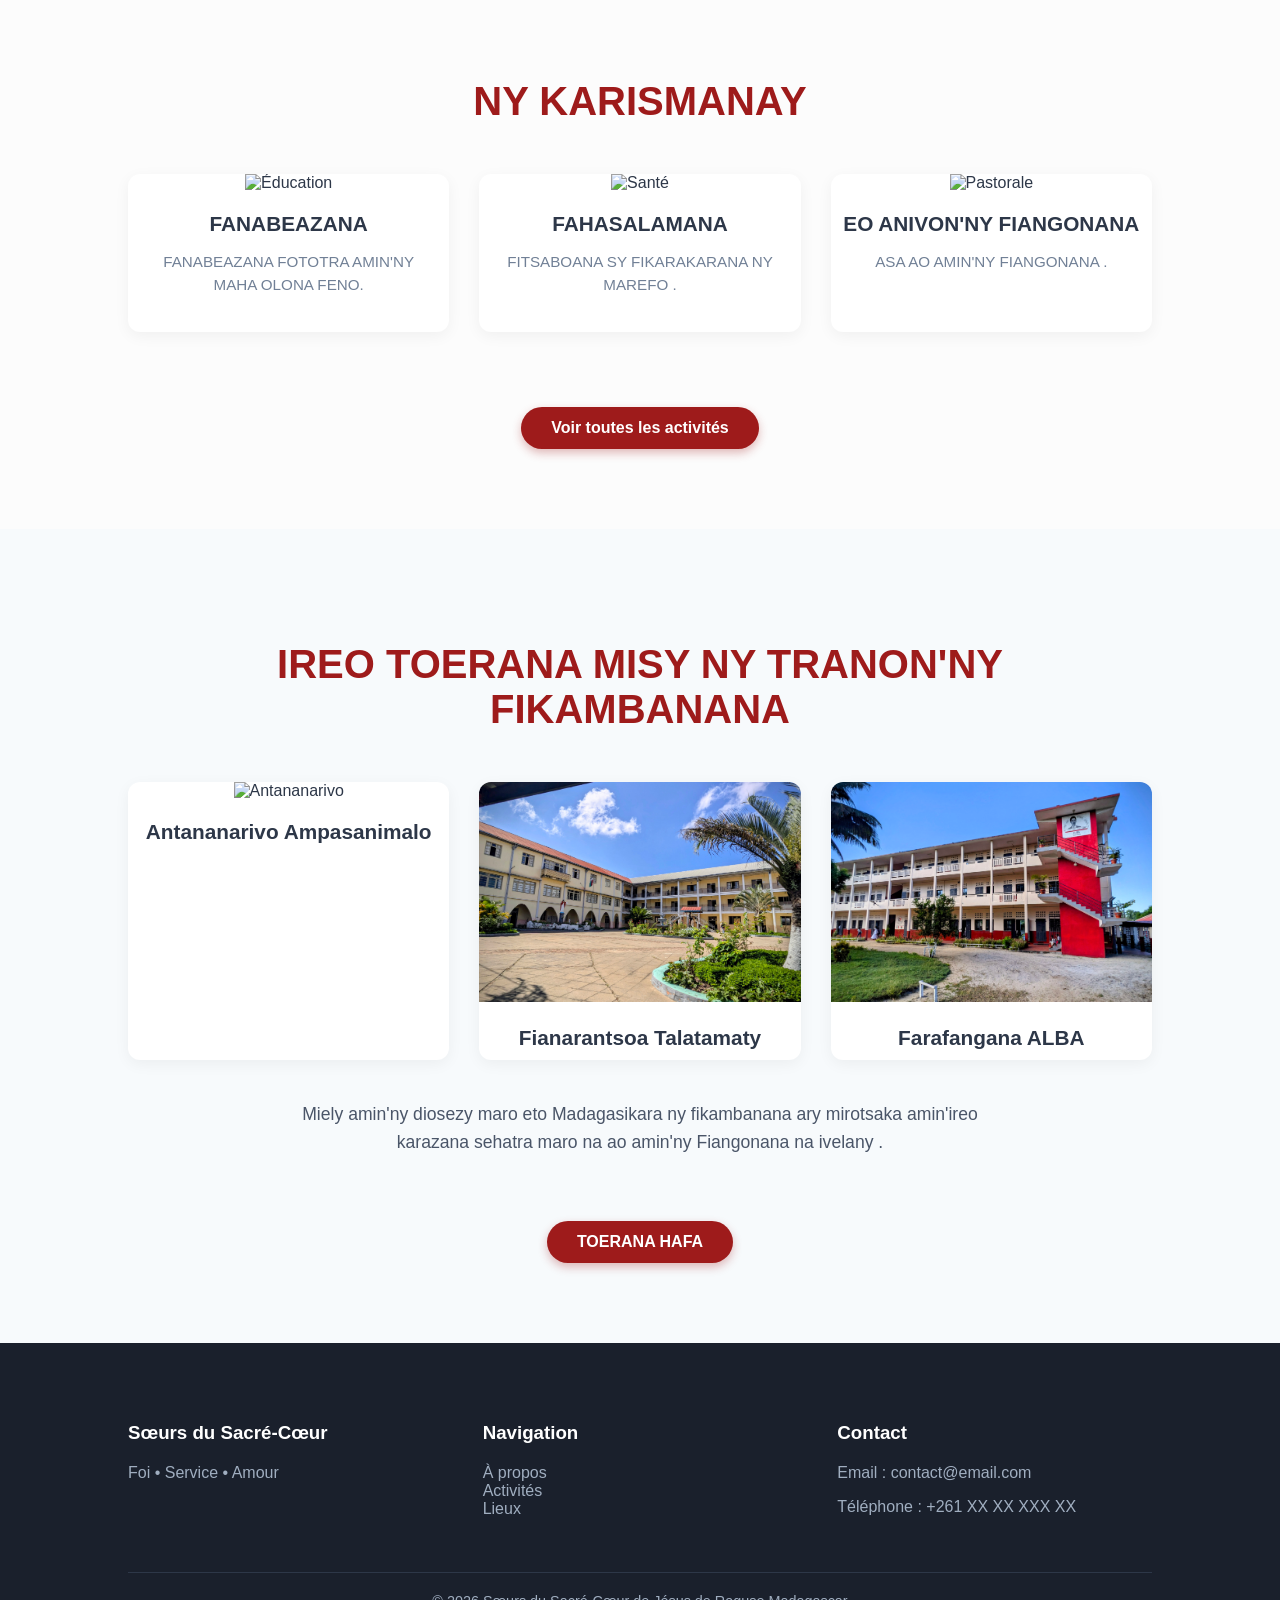
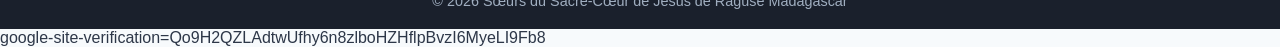
==== commit 5efa65bd: "modification" ====
--- a/index.html
+++ b/index.html
@@ -230,7 +230,7 @@
             .hero-content h1 { font-size: 2.2rem; }
         }
     </style>
-<script>
+<script src="scripts/scrol.js">
     window.addEventListener('scroll', function() {
         const navbar = document.querySelector('.navbar');
         if (window.scrollY > 50) {
@@ -242,16 +242,21 @@
 </script>
 </head>
 <body>
- 
-<nav class="navbar">
+ <nav class="navbar">
     <div class="logo">
         <img src="img/slogo.png" alt="Logo">
     </div>
+    <input type="checkbox" id="menu-toggle" class="menu-checkbox">
+    <label for="menu-toggle" class="burger-label">
+        <span></span>
+        <span></span>
+        <span></span>
+    </label>
     <ul class="menu">
-        <li><a href="index.html">Accueil</a></li>
-        <li><a href="other dossier/historique.html">Historique</a></li>
-        <li><a href="other dossier/activites.html">Activités</a></li>
-        <li><a href="other dossier/lieux.html">Lieux</a></li>
+        <li><a href="index.html" class="active">Accueil</a></li>
+        <li><a href="pages/historique.html">Historique</a></li>
+        <li><a href="pages/activites.html">Activités</a></li>
+        <li><a href="pages/lieux.html">Lieux</a></li>
     </ul>
 </nav>
 
--- a/style.css
+++ b/style.css
@@ -1,216 +1,66 @@
-/* ==========================================================================
-   STRUCTURE DE BASE DE LA NAVIGATION (À ajouter pour caler le menu)
-   ========================================================================== */
+* {
+    box-sizing: border-box;
+}
+
+body {
+    margin: 0;
+    padding: 0;
+    overflow-x: hidden;
+    width: 100%;
+}
+
 .navbar {
+    position: fixed;
+    top: 0;
+    width: 100%;
     display: flex;
     justify-content: space-between;
     align-items: center;
-    padding: 15px 10%;
-    box-sizing: border-box;
-}
-
-.navbar .logo img {
-    height: 40px; /* Ajuste la hauteur de ton logo selon tes besoins */
-    width: auto;
-}
-
-.navbar .menu {
+    padding: 12px 70px;
+    background: transparent; 
+    box-shadow: none; 
+    transition: background 0.4s ease, box-shadow 0.4s ease, padding 0.4s ease; 
+    z-index: 1000;
+}
+
+.navbar.scrolled {
+    background: #7b1638; 
+    box-shadow: 0 2px 10px rgba(0,0,0,0.15); 
+    padding: 10px 70px; 
+}
+
+.logo img {
+    width: 70px;
+    display: block;
+}
+
+.menu {
     display: flex;
     list-style: none;
     margin: 0;
     padding: 0;
-    gap: 20px;
-}
-
-.navbar .menu a {
+}
+
+.menu li {
+    margin-left: 30px;
+}
+
+.menu a {
     text-decoration: none;
-    color: var(--text-dark);
-    font-weight: 600;
-    transition: color 0.3s ease;
-}
-
-.navbar .menu a:hover {
-    color: var(--primary);
-}
-
-
-/* ==========================================================================
-   RESPONSIVE TABLETTES (Écrans inférieurs à 992px)
-   ========================================================================== */
-@media (max-width: 992px) {
-    .apropos {
-        padding: 60px 5% 40px 5%;
-        grid-template-columns: 1fr; /* Passe l'image et le texte l'un sous l'autre */
-        gap: 30px;
-    }
-
-    .hero-content h1 {
-        font-size: 2.8rem;
-    }
-
-    .activites, .lieux {
-        padding: 60px 5%;
-    }
-
-    footer {
-        padding: 40px 5% 20px 5%;
-    }
-}
-
-
-/* ==========================================================================
-   RESPONSIVE SMARTPHONES / ANDROID (Écrans inférieurs à 768px)
-   ========================================================================== */
-@media (max-width: 768px) {
-    /* Barre de navigation mobile */
-    .navbar {
-        padding: 10px 5%;
-        flex-direction: column; /* Aligne le logo et le menu verticalement sur petit écran */
-        gap: 10px;
-    }
-
-    .navbar .menu {
-        gap: 15px;
-        flex-wrap: wrap; /* Permet aux éléments du menu de passer à la ligne si l'écran est très petit */
-        justify-content: center;
-    }
-
-    .navbar .menu a {
-        font-size: 0.95rem;
-    }
-
-    /* Section Accueil (Hero) */
-    .hero {
-        padding: 0 20px;
-    }
-
-    .hero-content h1 {
-        font-size: 2rem; /* Réduit le grand titre pour éviter qu'il ne coupe */
-        line-height: 1.3;
-    }
-
-    .hero-content h2 {
-        font-size: 1.4rem;
-        letter-spacing: 2px;
-    }
-
-    .hero-content p {
-        font-size: 1.1rem;
-        margin: 15px 0 25px 0;
-    }
-
-    .hero-content button {
-        padding: 12px 26px;
-        font-size: 0.95rem;
-    }
-
-    /* Section À Propos */
-    .apropos-text h2, .activites h2, .lieux h2 {
-        font-size: 2rem;
-        margin-bottom: 30px;
-    }
-
-    .apropos-text p {
-        font-size: 1rem;
-        line-height: 1.6;
-    }
-
-    /* Grilles des cartes (Activités et Lieux) */
-    .card-container, .lieux-container {
-        grid-template-columns: 1fr; /* Une seule colonne sur mobile pour une lecture propre */
-        gap: 25px;
-    }
-
-    .card img, .lieu-card img {
-        height: 200px; /* Adapte légèrement la hauteur des images */
-    }
-
-    /* Pied de page */
-    .footer-content {
-        grid-template-columns: 1fr; /* Aligne les blocs du footer les uns sous les autres */
-        gap: 30px;
-        text-align: center;
-    }
-}
-
-
-/* ==========================================================================
-   RESPONSIVE PETITS ÉCRANS / MOBILES EN MODE PORTRAIT (Moins de 480px)
-   ========================================================================== */
-@media (max-width: 480px) {
-    .hero-content h1 {
-        font-size: 1.6rem;
-    }
-
-    .hero-content h2 {
-        font-size: 1.1rem;
-    }
-
-    .hero-content p {
-        font-size: 0.95rem;
-    }
-
-    .btn-center {
-        width: 100%; /* Le bouton prend toute la largeur sur très petit mobile */
-        box-sizing: border-box;
-    }
-}
-
-
-*{
-    margin: 0;
-    padding: 0;
-    box-sizing: border-box;
-    font-family: 'Segoe UI', Tahoma, Geneva, Verdana, sans-serif;
-}
-
-body{
-    background: #faf7f7;
-    overflow-x: hidden;
-}
-
-/* NAVBAR */
-.navbar{
-    position: fixed;
-    top: 0;
-    width: 100%;
-    display: flex;
-    justify-content: space-between;
-    align-items: center;
-    padding: 12px 70px;
-    /* background: rgba(255, 255, 255, 0.95); */
-    box-shadow: 0 2px 10px rgba(0,0,0,0.1);
-    z-index: 1000;
-}
-
-.logo img{
-    width: 70px;
-    display: block;
-}
-
-.menu{
-    display: flex;
-    list-style: none;
-}
-
-.menu li{
-    margin-left: 30px;
-}
-
-.menu a{
-    text-decoration: none;
-    color: #fffefe;
+    color: #7b1638;
     font-weight: 900;
     transition: 0.3s;
-    width: 20%;
-}
-
-.menu a:hover{
-    color: #7b1638;
-}
-
-/* HERO */
-.hero{
+}
+
+.menu a:hover {
+    color: #e4c46c;
+}
+
+.menu-checkbox, .burger-label {
+    display: none;
+}
+
+.hero {
     height: 100vh;
     background: linear-gradient(rgba(0,0,0,0.45), rgba(0,0,0,0.45)), url("img/plage.jpg");
     background-size: cover;
@@ -220,31 +70,31 @@
     align-items: center;
     text-align: center;
     color: white;
-}
-
-.hero-content{
+    width: 100%;
+}
+
+.hero-content {
     width: 80%;
 }
 
-.hero h1{
+.hero h1 {
     font-size: 55px;
     margin-bottom: 15px;
 }
 
-.hero h2{
+.hero h2 {
     font-size: 32px;
     color: #e4c46c;
     letter-spacing: 7px;
     margin-bottom: 20px;
 }
 
-.hero p{
+.hero p {
     font-size: 24px;
     margin-bottom: 30px;
 }
 
-/* GLOBAL BUTTONS */
-button{
+button {
     padding: 14px 35px;
     border: none;
     background: #7b1638;
@@ -256,279 +106,245 @@
     border-radius: 4px;
 }
 
-button:hover{
+button:hover {
     background: #581028;
 }
 
-.btn-center{
+.btn-center {
     margin-top: 35px;
 }
 
-/* APROPOS */
-.apropos{
+.apropos {
     display: flex;
     justify-content: center;
     align-items: center;
     gap: 60px;
-    padding: 140px 10% 80px 10%; /* Nampiana ny padding-top mba tsy ho voatampoky ny fixed navbar */
-}
-
-.apropos-img img{
+    padding: 140px 10% 80px 10%; 
+    width: 100%;
+}
+
+.apropos-img img {
+    max-width: 100%;
     width: 480px;
     border-radius: 15px;
     box-shadow: 0 5px 15px rgba(0,0,0,0.05);
 }
 
-.apropos-text{
+.apropos-text {
     max-width: 500px;
 }
 
-.apropos-text h2{
+.apropos-text h2 {
     font-size: 38px;
     color: #7b1638;
     margin-bottom: 20px;
 }
 
-.apropos-text p{
+.apropos-text p {
     line-height: 1.8;
     color: #555;
     margin-bottom: 25px;
 }
 
-/* ACTIVITES */
-.activites{
+.activites {
     background: #fcfcfc;
     text-align: center;
     padding: 90px 10%;
-}
-
-.activites h2{
+    width: 100%;
+}
+
+.activites h2 {
     font-size: 38px;
     color: #7b1638;
     margin-bottom: 50px;
 }
 
-.card-container{
+.card-container {
     display: grid;
     grid-template-columns: repeat(3,1fr);
     gap: 25px;
 }
 
-.card{
+.card {
     background: white;
     border-radius: 15px;
     overflow: hidden;
-    box-shadow: 0 5px 20px rgba(0,0,0,0.05);
-}
-
-.card img{
-    width: 100%;
-    height: 250px;
-    object-fit: cover;
-    display: block;
-}
-
-.card h3{
-    margin-top: 20px;
-    color: #7b1638;
-}
-
-.card p{
-    color: #666;
-    padding: 15px 20px 25px 20px;
-}
-
-/* LIEUX */
-.lieux{
-    position: relative;
-    z-index: 10;
-    text-align: center;
-    padding: 90px 10%;
-    background: #fff;
-}
-
-.lieux h2{
-    font-size: 38px;
-    color: #7b1638;
-    margin-bottom: 50px;
-}
-
-.lieux-container{
-    display: grid;
-    grid-template-columns: repeat(3,1fr);
-    gap: 25px;
-    margin-bottom: 35px;
-}
-
-.lieu-card{
-    background: white;
-    border-radius: 15px;
-    overflow: hidden;
-    box-shadow: 0 5px 20px rgba(0,0,0,0.05);
-    transform: translateZ(0); /* Manampy amin'ny rendering stability */
-}
-
-.lieu-card img{
-    width: 100%;
-    height: 250px;
-    object-fit: cover;
-    display: block;
-    will-change: transform;
-}
-
-.lieu-card h3{
-    padding: 20px;
-    color: #7b1638;
-}
-
-.implantation-text{
-    max-width: 750px;
-    margin: 0 auto 15px auto;
-    color: #555;
-    line-height: 1.8;
-    font-size: 16px;
-}
-
-/* FOOTER */
-footer{
-    background: #141414;
-    color: white;
-    margin-top: 50px;
-}
-
-.footer-content{
-    display: flex;
-    justify-content: space-around;
-    flex-wrap: wrap;
-    padding: 60px 10%;
-    gap: 30px;
-}
-
-.footer-content > div {
-    flex: 1;
-    min-width: 200px;
-}
-
-.footer-content h3{
-    margin-bottom: 15px;
-}
-
-.footer-content p,
-.footer-content a{
-    color: #ccc;
-    text-decoration: none;
-    line-height: 2;
-}
-
-.footer-content a:hover{
-    color: #e4c46c;
-}
-
-.copy{
-    text-align: center;
-    border-top: 1px solid #292929;
-    padding: 20px;
-    color: #888;
-}
-
-/* RESPONSIVE */
-@media(max-width: 1000px){
-    .navbar{
+}
+
+@media (max-width: 992px) {
+    .apropos {
+        padding: 60px 5% 40px 5%;
+        grid-template-columns: 1fr; 
+        gap: 30px;
+    }
+
+    .hero-content h1 {
+        font-size: 2.8rem;
+    }
+
+    .activites {
+        padding: 60px 5%;
+    }
+}
+
+@media (max-width: 768px) {
+    .navbar {
+        height: 70px !important;
+        padding: 0 20px !important;
+        display: flex !important;
+        flex-direction: row !important;
+        justify-content: space-between !important;
+        align-items: center !important;
+        background: transparent;
+    }
+
+    .navbar.scrolled {
+        background: #7b1638 !important;
+        padding: 0 20px !important;
+    }
+
+    .navbar .logo img {
+        height: 45px !important;
+        width: auto !important;
+    }
+
+    .burger-label {
+        display: flex !important;
+        flex-direction: column !important;
+        justify-content: space-between !important;
+        width: 26px !important;
+        height: 19px !important;
+        cursor: pointer !important;
+        z-index: 10000 !important;
+    }
+
+    .burger-label span {
+        width: 100%;
+        height: 3px;
+        background-color: #7b1638;
+        border-radius: 2px;
+        transition: all 0.4s cubic-bezier(0.175, 0.885, 0.32, 1.275);
+    }
+
+    .navbar.scrolled .burger-label span {
+        background-color: #ffffff !important;
+    }
+
+    .navbar .menu {
+        position: fixed;
+        top: 0;
+        right: -100%;
+        width: 75%;   
+        max-width: 300px;
+        height: 100vh;
+        background: rgba(255, 255, 255, 0.98);
+        backdrop-filter: blur(10px);
+        box-shadow: -10px 0 30px rgba(0, 0, 0, 0.08);
         flex-direction: column;
-        padding: 15px;
-    }
-
-    .menu{
-        flex-wrap: wrap;
         justify-content: center;
-        margin-top: 10px;
-    }
-
-    .menu li{
-        margin: 5px 15px;
-    }
-
-    .hero h1{
-        font-size: 35px;
-    }
-
-    .hero h2{
-        font-size: 22px;
-    }
-
-    .hero p{
-        font-size: 18px;
-    }
-
-    .apropos{
-        flex-direction: column;
-        padding-top: 180px;
-        gap: 30px;
-    }
-
-    .apropos-img img{
-        width: 100%;
-    }
-
-    .card-container,
-    .lieux-container{
-        grid-template-columns: 1fr;
-    }
-}
-
-
-
-
-/* NAVBAR */
-.navbar {
-    position: fixed;
-    top: 0;
-    width: 100%;
-    display: flex;
-    justify-content: space-between;
-    align-items: center;
-    padding: 12px 70px;
-    
-    /* 1. Transparent au début */
-    background: transparent; 
-    box-shadow: none; /* Pas d'ombre au début pour garder la transparence propre */
-    
-    /* 2. Transition fluide pour le changement de couleur */
-    transition: background 0.4s ease, box-shadow 0.4s ease, padding 0.4s ease; 
-    
-    z-index: 1000;
-}
-
-/* 3. Style appliqué automatiquement LORS DU SCROLL via le JavaScript */
-.navbar.scrolled {
-    background: #7b1638; /* Le bordeaux de votre charte (devient opaque) */
-    box-shadow: 0 2px 10px rgba(0,0,0,0.15); /* L'ombre apparaît */
-    padding: 10px 70px; /* Optionnel : la navbar rétrécit légèrement pour un effet pro */
-}
-
-.logo img {
-    width: 70px;
-    display: block;
-}
-
-.menu {
-    display: flex;
-    list-style: none;
-}
-
-.menu li {
-    margin-left: 30px;
-}
-
-.menu a {
-    text-decoration: none;
-    color: #fffefe; /* Les liens restent blancs, visibles sur l'image et sur le bordeaux */
-    font-weight: 900;
-    transition: 0.3s;
-    width: 20%;
-}
-
-/* 4. Changement de couleur au survol quand on est sur la navbar bordeaux */
-.menu a:hover {
-    color: #e4c46c; /* Le jaune doré ressortira très bien sur le bordeaux */
+        align-items: center;
+        gap: 35px;
+        transition: right 0.4s cubic-bezier(0.77, 0, 0.175, 1);
+        padding: 50px 20px;
+    }
+
+    .navbar.scrolled .menu {
+        background: rgba(123, 22, 56, 0.98) !important;
+    }
+
+    .navbar .menu li {
+        margin-left: 0;
+    }
+
+    .navbar .menu a {
+        font-size: 20px !important;
+        color: #7b1638 !important;
+        letter-spacing: 1px;
+    }
+
+    .navbar.scrolled .menu a {
+        color: #ffffff !important;
+    }
+
+    .menu-checkbox:checked ~ .menu {
+        right: 0;
+    }
+
+    .menu-checkbox:checked ~ .burger-label span:nth-child(1) {
+        transform: translateY(8px) rotate(45deg);
+    }
+
+    .menu-checkbox:checked ~ .burger-label span:nth-child(2) {
+        opacity: 0;
+        transform: translateX(-20px);
+    }
+
+    .menu-checkbox:checked ~ .burger-label span:nth-child(3) {
+        transform: translateY(-8px) rotate(-45deg);
+    }
+
+    .menu-checkbox:checked ~ .burger-label span {
+        background-color: #7b1638 !important;
+    }
+
+    .navbar.scrolled .menu-checkbox:checked ~ .burger-label span {
+        background-color: #ffffff !important;
+    }
+
+    .hero {
+        padding: 0 20px;
+    }
+
+    .hero-content h1 {
+        font-size: 2rem; 
+        line-height: 1.3;
+    }
+
+    .hero-content h2 {
+        font-size: 1.4rem;
+        letter-spacing: 2px;
+    }
+
+    .hero-content p {
+        font-size: 1.1rem;
+        margin: 15px 0 25px 0;
+    }
+
+    .hero-content button {
+        padding: 12px 26px;
+        font-size: 0.95rem;
+    }
+
+    .apropos-text h2, .activites h2 {
+        font-size: 2rem;
+        margin-bottom: 30px;
+    }
+
+    .apropos-text p {
+        font-size: 1rem;
+        line-height: 1.6;
+    }
+
+    .card-container {
+        grid-template-columns: 1fr; 
+        gap: 25px;
+    }
+}
+
+@media (max-width: 480px) {
+    .hero-content h1 {
+        font-size: 1.6rem;
+    }
+
+    .hero-content h2 {
+        font-size: 1.1rem;
+    }
+
+    .hero-content p {
+        font-size: 0.95rem;
+    }
+
+    .btn-center {
+        width: 100%; 
+    }
 }
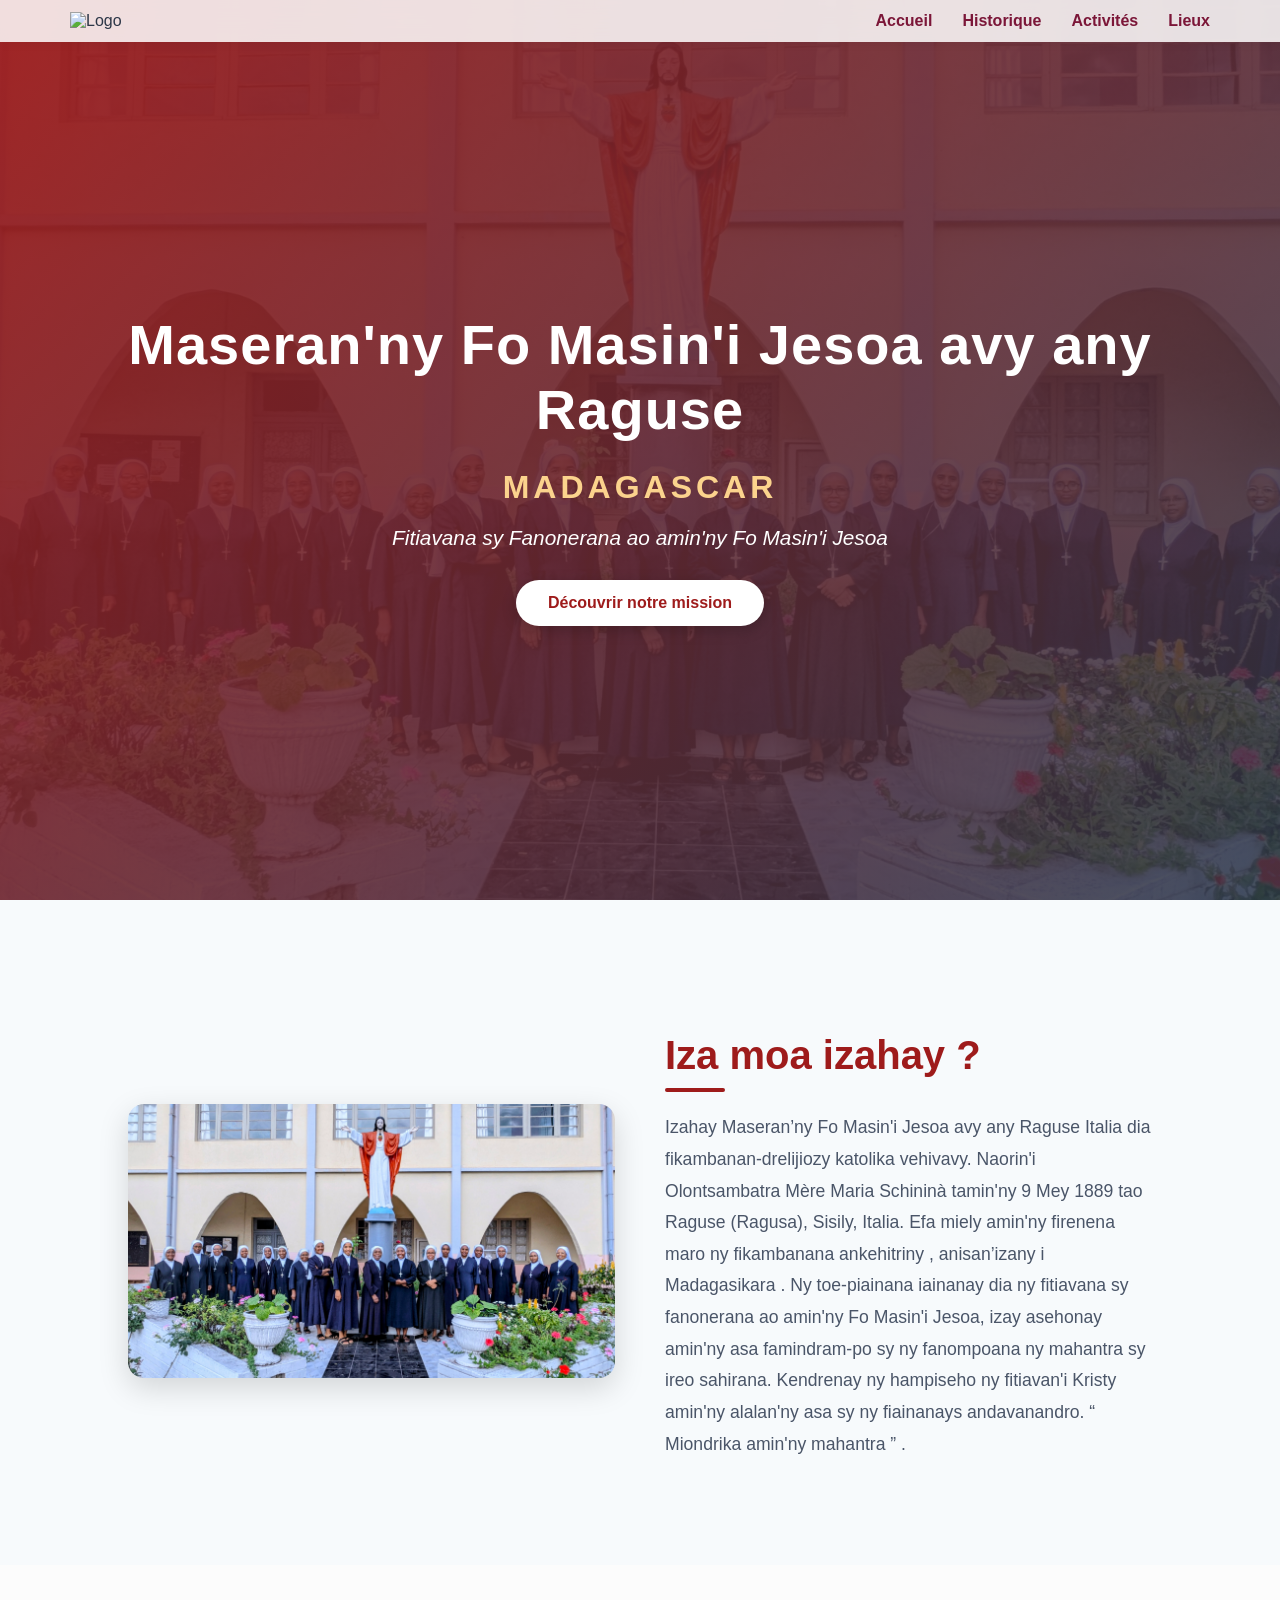
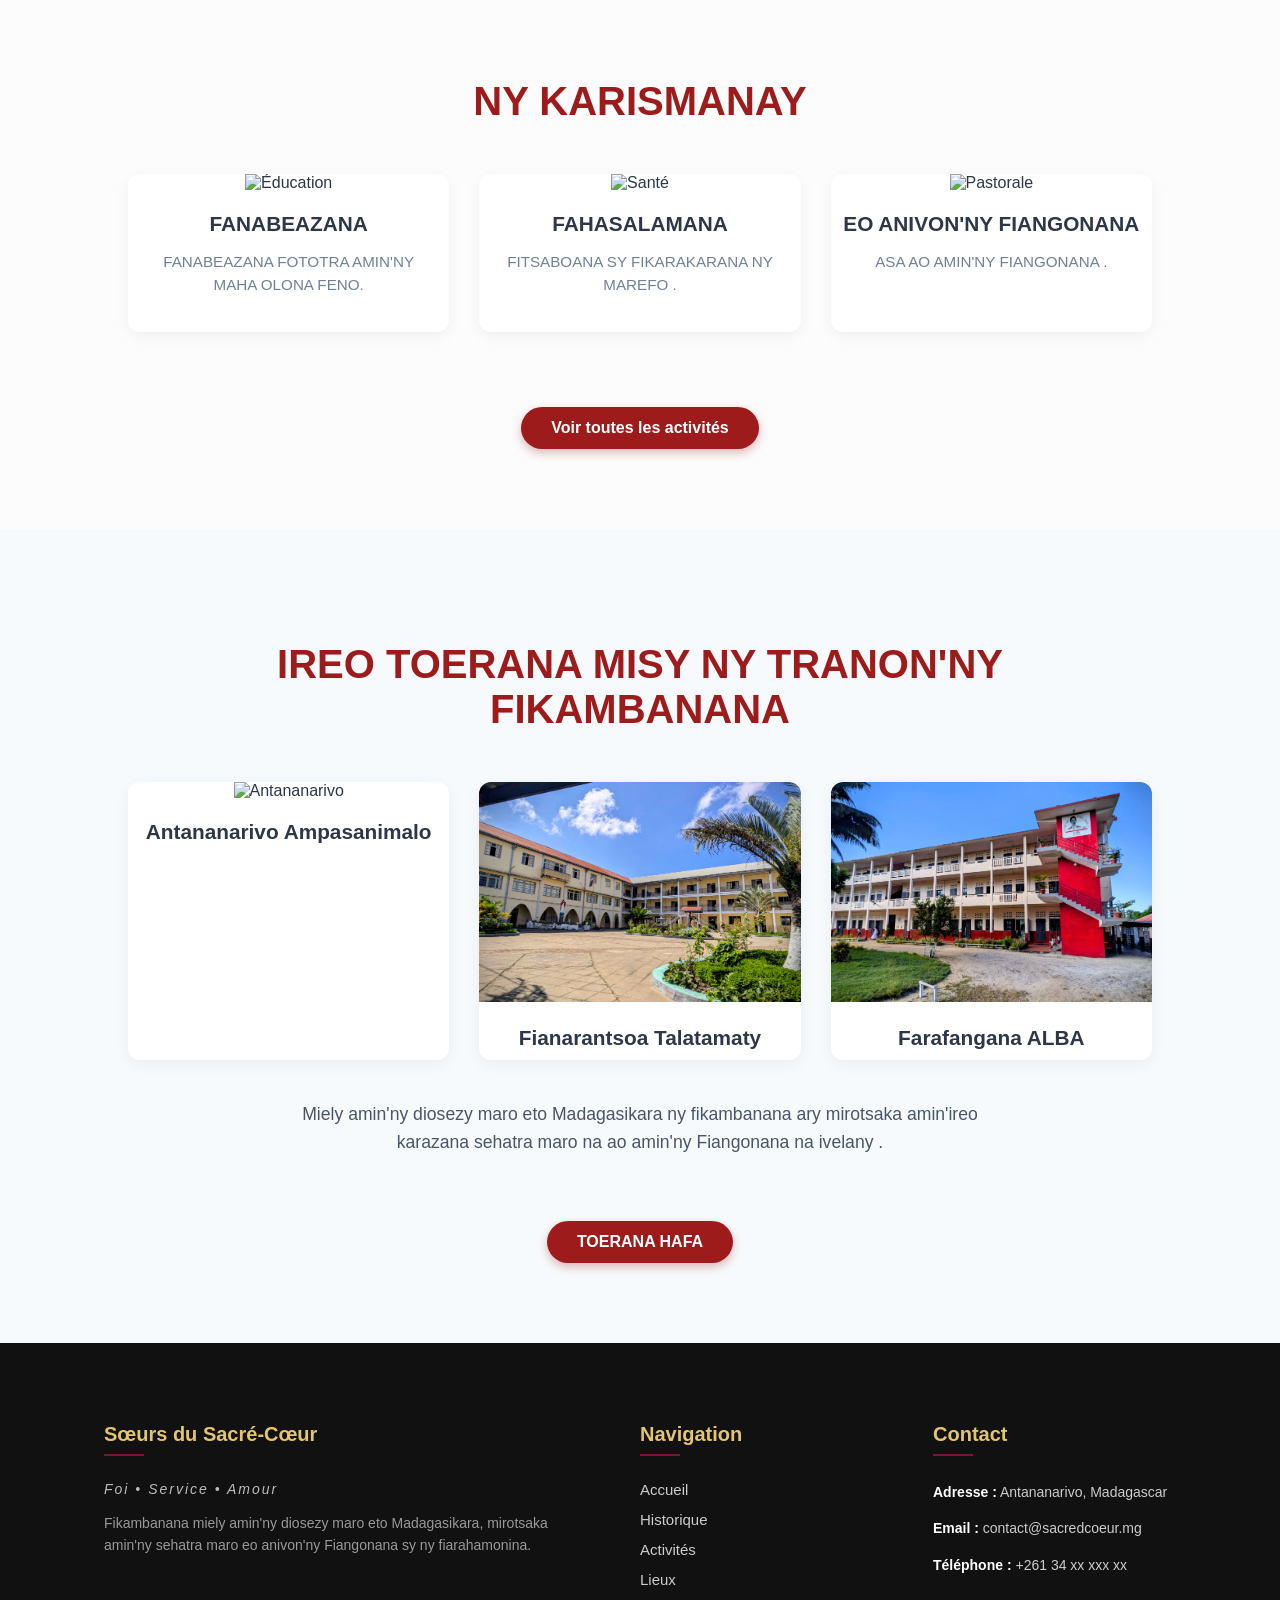
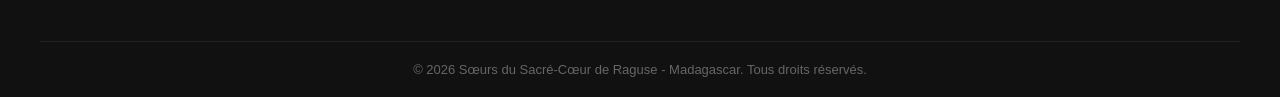
==== commit d4673626: "modification avec les footers, les rendres plus pro" ====
--- a/index.html
+++ b/index.html
@@ -254,9 +254,9 @@
     </label>
     <ul class="menu">
         <li><a href="index.html" class="active">Accueil</a></li>
-        <li><a href="pages/historique.html">Historique</a></li>
-        <li><a href="pages/activites.html">Activités</a></li>
-        <li><a href="pages/lieux.html">Lieux</a></li>
+        <li><a href="other dossier/historique.html">Historique</a></li>
+        <li><a href="other dossier/activites.html">Activités</a></li>
+        <li><a href="other dossier/lieux.html">Lieux</a></li>
     </ul>
 </nav>
 
@@ -337,29 +337,35 @@
         <button class="btn-center"> TOERANA HAFA  </button>
     </a>
 </section>
-
-<footer>
-    <div class="footer-content">
-        <div>
+<footer class="site-footer">
+    <div class="footer-container">
+        <div class="footer-column brand-info">
             <h3>Sœurs du Sacré-Cœur</h3>
-            <p>Foi • Service • Amour</p>
-        </div>
-        <div>
+            <span class="footer-devise">Foi • Service • Amour</span>
+            <p class="footer-desc">Fikambanana miely amin'ny diosezy maro eto Madagasikara, mirotsaka amin'ny sehatra maro eo anivon'ny Fiangonana sy ny fiarahamonina.</p>
+        </div>
+
+        <div class="footer-column footer-links">
             <h3>Navigation</h3>
-            <a href="pages/apropos.html">À propos</a><br>
-            <a href="pages/activites.html">Activités</a><br>
-            <a href="pages/lieux.html">Lieux</a>
-        </div>
-        <div>
+            <ul>
+                <li><a href="index.html">Accueil</a></li>
+                <li><a href="pages/historique.html">Historique</a></li>
+                <li><a href="pages/activites.html">Activités</a></li>
+                <li><a href="pages/lieux.html">Lieux</a></li>
+            </ul>
+        </div>
+
+        <div class="footer-column footer-contact">
             <h3>Contact</h3>
-            <p>Email : contact@email.com</p>
-            <p>Téléphone : +261 XX XX XXX XX</p>
-        </div>
-    </div>
-    <div class="copy">
-        © 2026 Sœurs du Sacré-Cœur de Jésus de Raguse Madagascar
+            <p><strong>Adresse :</strong> Antananarivo, Madagascar</p>
+            <p><strong>Email :</strong> contact@sacredcoeur.mg</p>
+            <p><strong>Téléphone :</strong> +261 34 xx xxx xx</p>
+        </div>
+    </div>
+
+    <div class="footer-bottom">
+        <p>&copy; 2026 Sœurs du Sacré-Cœur de Raguse - Madagascar. Tous droits réservés.</p>
     </div>
 </footer>
-google-site-verification=Qo9H2QZLAdtwUfhy6n8zlboHZHflpBvzI6MyeLI9Fb8
 </body>
 </html>
--- a/style.css
+++ b/style.css
@@ -347,4 +347,140 @@
     .btn-center {
         width: 100%; 
     }
+}
+
+.site-footer {
+    background-color: #111111;
+    color: #ffffff;
+    padding: 60px 0 20px 0;
+    font-family: 'Segoe UI', Tahoma, Geneva, Verdana, sans-serif;
+    width: 100%;
+    box-sizing: border-box;
+}
+
+.footer-container {
+    max-width: 1200px;
+    margin: 0 auto;
+    padding: 0 5%;
+    display: grid;
+    grid-template-columns: 2fr 1fr 1fr;
+    gap: 50px;
+}
+
+.footer-column h3 {
+    color: #e4c46c;
+    font-size: 20px;
+    font-weight: 700;
+    margin-bottom: 25px;
+    position: relative;
+    padding-bottom: 10px;
+}
+
+.footer-column h3::after {
+    content: '';
+    position: absolute;
+    left: 0;
+    bottom: 0;
+    width: 40px;
+    height: 2px;
+    background-color: #7b1638;
+}
+
+.brand-info .footer-devise {
+    display: block;
+    font-style: italic;
+    color: #bbb;
+    margin-bottom: 15px;
+    font-size: 14px;
+    letter-spacing: 2px;
+}
+
+.brand-info .footer-desc {
+    color: #999999;
+    line-height: 1.6;
+    font-size: 14px;
+}
+
+.footer-links ul {
+    list-style: none;
+    padding: 0;
+    margin: 0;
+}
+
+.footer-links li {
+    margin-bottom: 12px;
+}
+
+.footer-links a {
+    color: #cccccc;
+    text-decoration: none;
+    font-size: 15px;
+    transition: all 0.3s ease;
+    display: inline-block;
+}
+
+.footer-links a:hover {
+    color: #e4c46c;
+    transform: translateX(5px);
+}
+
+.footer-contact p {
+    color: #cccccc;
+    font-size: 14px;
+    line-height: 1.6;
+    margin-bottom: 12px;
+}
+
+.footer-contact strong {
+    color: #ffffff;
+}
+
+.footer-bottom {
+    max-width: 1200px;
+    margin: 40px auto 0 auto;
+    padding: 20px 5% 0 5%;
+    border-top: 1px solid #222222;
+    text-align: center;
+}
+
+.footer-bottom p {
+    color: #666666;
+    font-size: 13px;
+    margin: 0;
+}
+
+@media (max-width: 992px) {
+    .footer-container {
+        grid-template-columns: 1fr 1fr;
+        gap: 40px;
+    }
+    
+    .brand-info {
+        grid-column: span 2;
+    }
+}
+
+@media (max-width: 768px) {
+    .site-footer {
+        padding: 40px 0 20px 0;
+    }
+
+    .footer-container {
+        grid-template-columns: 1fr;
+        gap: 30px;
+        text-align: center;
+    }
+
+    .brand-info {
+        grid-column: span 1;
+    }
+
+    .footer-column h3::after {
+        left: 50%;
+        transform: translateX(-50%);
+    }
+
+    .footer-links a:hover {
+        transform: translateY(-2px);
+    }
 }
